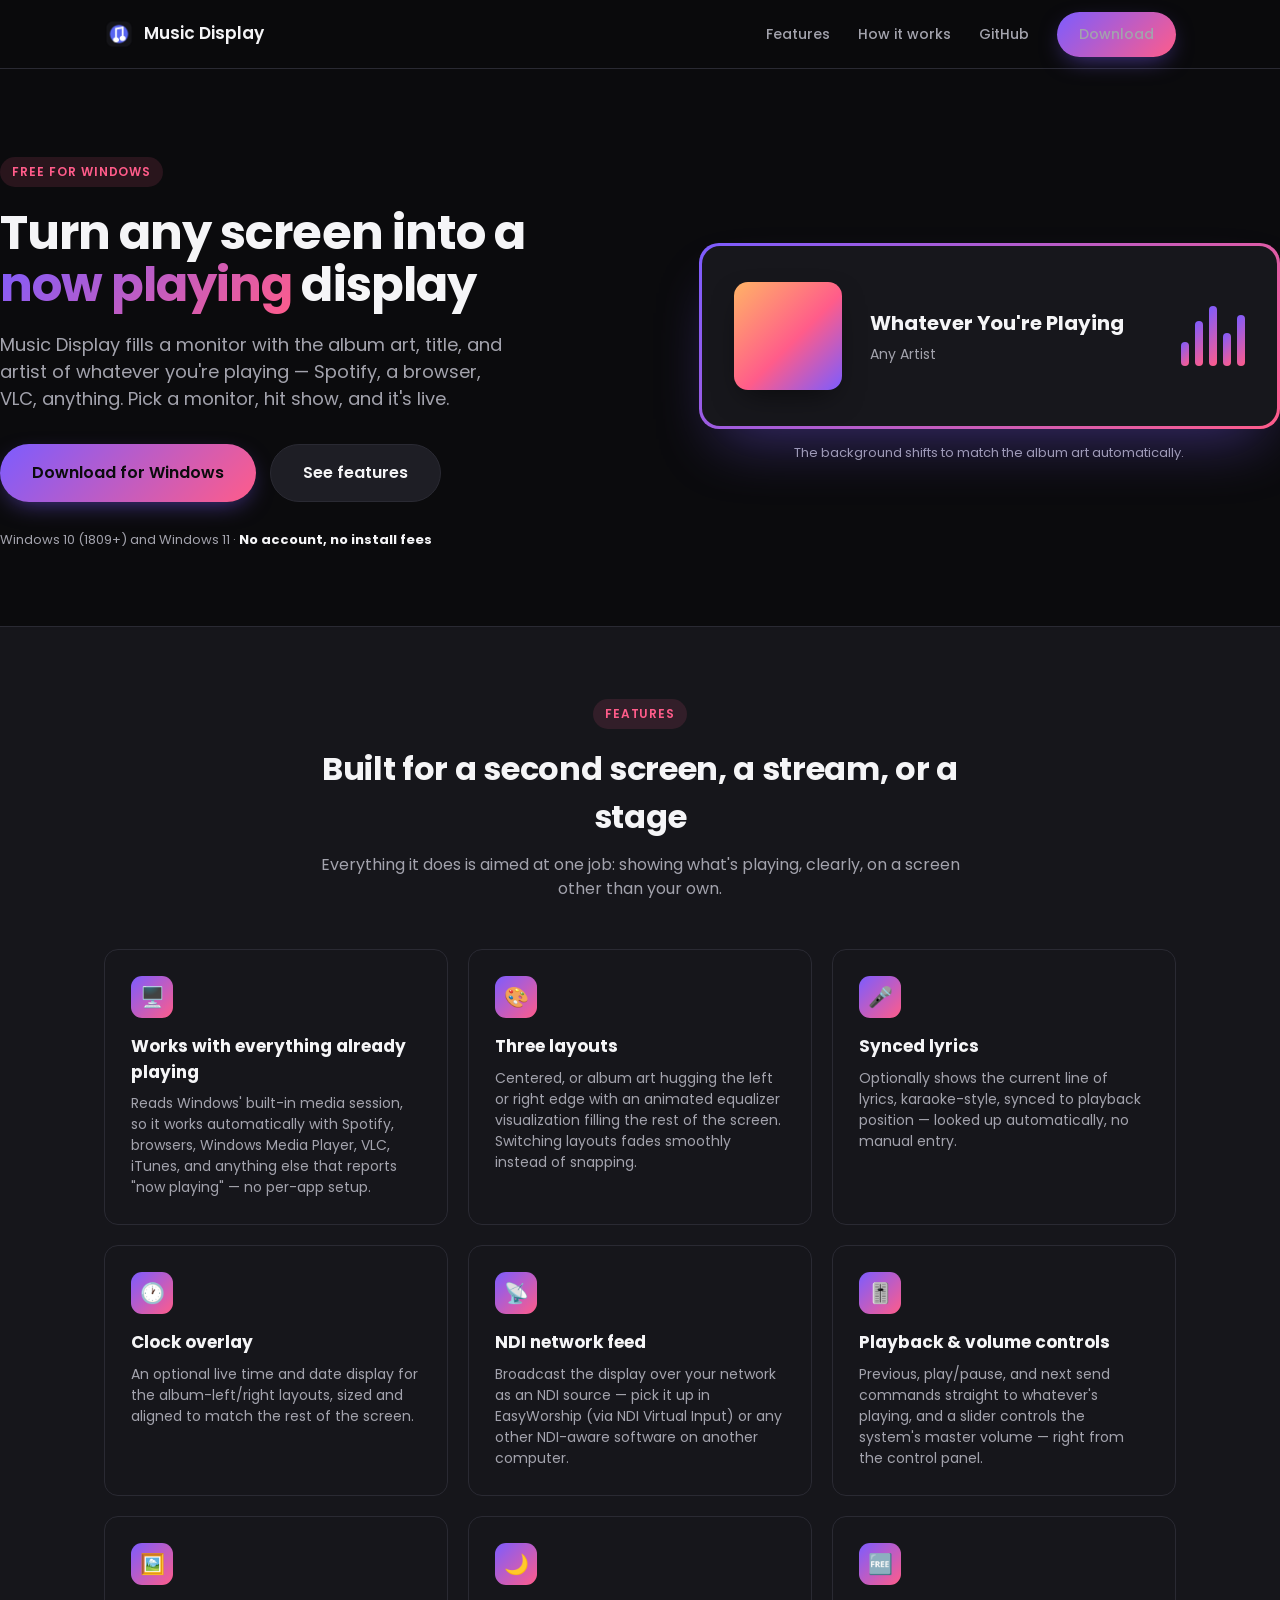
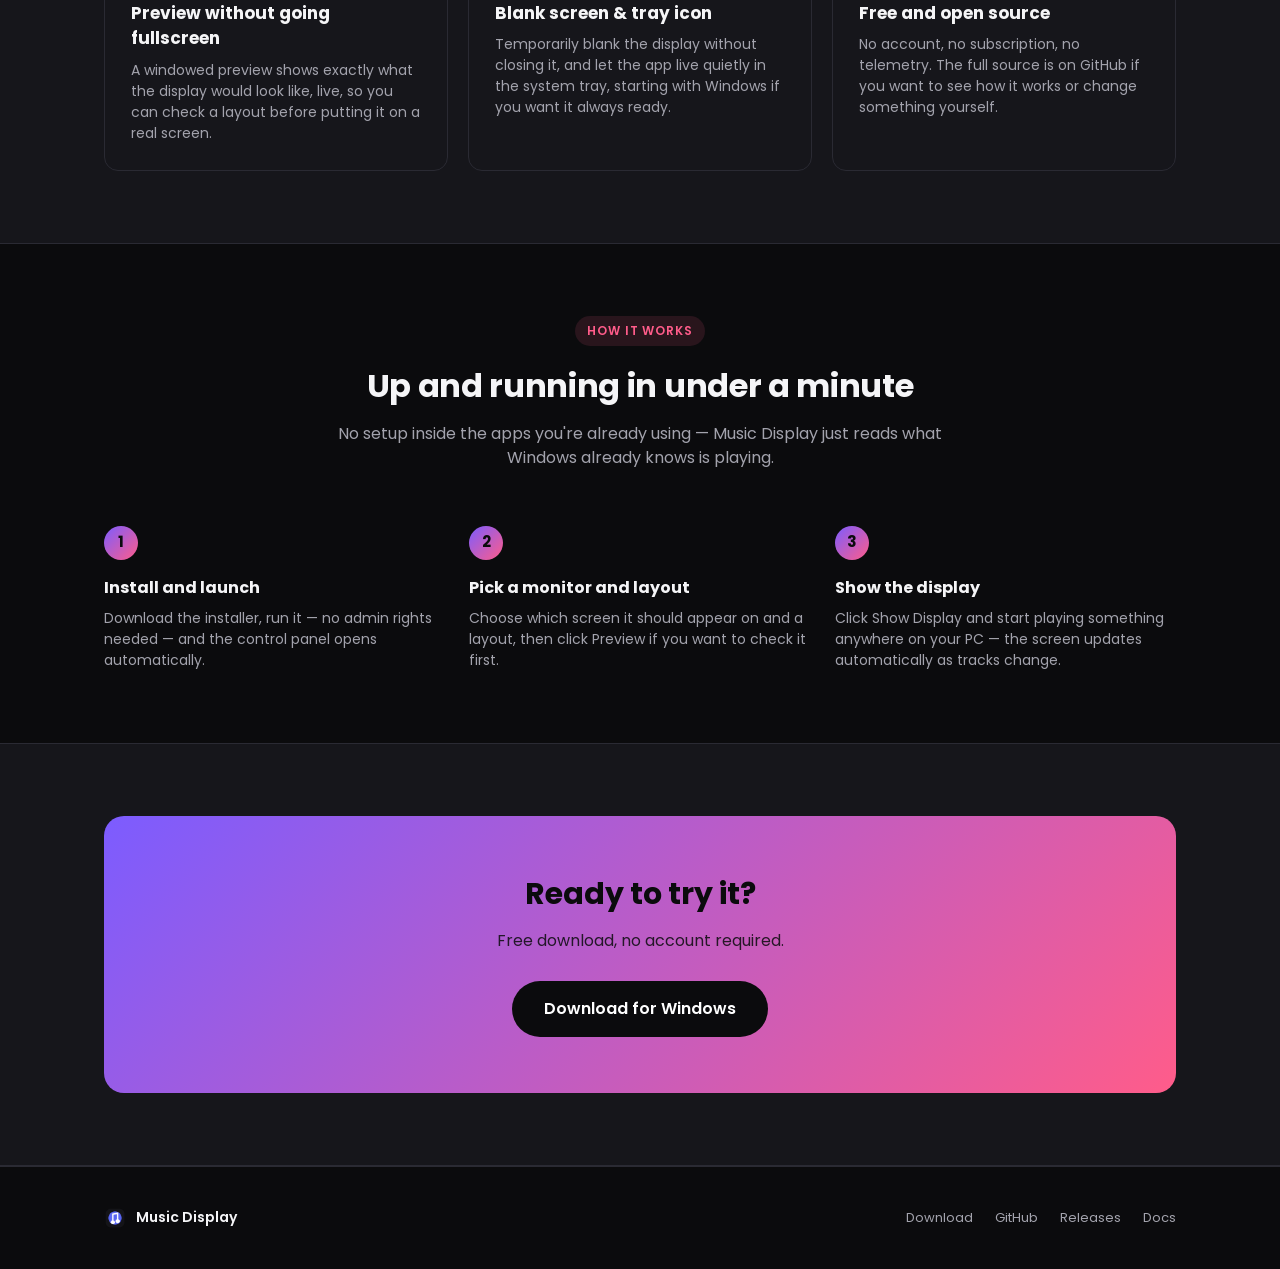
==== website/index.html @ 074c03c4 "Add marketing website with a GitHub-latest-release download page New static site under website/ (pla" ====
<!doctype html>
<html lang="en">
<head>
  <meta charset="utf-8" />
  <meta name="viewport" content="width=device-width, initial-scale=1" />
  <title>Music Display — a fullscreen now-playing screen for Windows</title>
  <meta name="description" content="Music Display shows a fullscreen now-playing screen — album art, title, and artist — for whatever's playing on Windows. Free, with layouts, synced lyrics, an NDI network feed, and more." />
  <link rel="icon" href="assets/icon.png" />
  <link rel="preconnect" href="https://fonts.googleapis.com" />
  <link rel="preconnect" href="https://fonts.gstatic.com" crossorigin />
  <link href="https://fonts.googleapis.com/css2?family=Poppins:wght@400;500;600;700&display=swap" rel="stylesheet" />
  <link rel="stylesheet" href="styles.css" />
</head>
<body>
  <header class="site">
    <div class="wrap">
      <a class="brand" href="index.html">
        <img src="assets/icon.png" alt="" />
        Music Display
      </a>
      <nav class="site-nav">
        <a href="index.html#features" class="hide-mobile">Features</a>
        <a href="index.html#how-it-works" class="hide-mobile">How it works</a>
        <a href="https://github.com/bobchomp/musicplaying" class="hide-mobile">GitHub</a>
        <a href="download.html" class="btn btn-primary">Download</a>
      </nav>
    </div>
  </header>

  <main>
    <section class="hero">
      <div class="wrap" style="display: contents;">
        <div>
          <span class="eyebrow">Free for Windows</span>
          <h1>Turn any screen into a <span>now&nbsp;playing</span> display</h1>
          <p class="lead">
            Music Display fills a monitor with the album art, title, and artist of whatever
            you're playing — Spotify, a browser, VLC, anything. Pick a monitor, hit show, and
            it's live.
          </p>
          <div class="hero-actions">
            <a href="download.html" class="btn btn-primary btn-large">Download for Windows</a>
            <a href="index.html#features" class="btn btn-secondary btn-large">See features</a>
          </div>
          <p class="hero-meta">Windows 10 (1809+) and Windows 11 · <strong>No account, no install fees</strong></p>
        </div>

        <div>
          <div class="mockup">
            <div class="mockup-inner">
              <div class="mockup-art"></div>
              <div class="mockup-text">
                <div class="mockup-title">Whatever You're Playing</div>
                <div class="mockup-artist">Any Artist</div>
              </div>
              <div class="mockup-bars">
                <span></span><span></span><span></span><span></span><span></span>
              </div>
            </div>
          </div>
          <p class="mockup-caption">The background shifts to match the album art automatically.</p>
        </div>
      </div>
    </section>

    <section id="features" class="alt">
      <div class="wrap">
        <div class="section-head">
          <span class="eyebrow">Features</span>
          <h2>Built for a second screen, a stream, or a stage</h2>
          <p>Everything it does is aimed at one job: showing what's playing, clearly, on a screen other than your own.</p>
        </div>

        <div class="features">
          <div class="feature-card">
            <div class="feature-icon">🖥️</div>
            <h3>Works with everything already playing</h3>
            <p>Reads Windows' built-in media session, so it works automatically with Spotify, browsers, Windows Media Player, VLC, iTunes, and anything else that reports "now playing" — no per-app setup.</p>
          </div>
          <div class="feature-card">
            <div class="feature-icon">🎨</div>
            <h3>Three layouts</h3>
            <p>Centered, or album art hugging the left or right edge with an animated equalizer visualization filling the rest of the screen. Switching layouts fades smoothly instead of snapping.</p>
          </div>
          <div class="feature-card">
            <div class="feature-icon">🎤</div>
            <h3>Synced lyrics</h3>
            <p>Optionally shows the current line of lyrics, karaoke-style, synced to playback position — looked up automatically, no manual entry.</p>
          </div>
          <div class="feature-card">
            <div class="feature-icon">🕐</div>
            <h3>Clock overlay</h3>
            <p>An optional live time and date display for the album-left/right layouts, sized and aligned to match the rest of the screen.</p>
          </div>
          <div class="feature-card">
            <div class="feature-icon">📡</div>
            <h3>NDI network feed</h3>
            <p>Broadcast the display over your network as an NDI source — pick it up in EasyWorship (via NDI Virtual Input) or any other NDI-aware software on another computer.</p>
          </div>
          <div class="feature-card">
            <div class="feature-icon">🎚️</div>
            <h3>Playback &amp; volume controls</h3>
            <p>Previous, play/pause, and next send commands straight to whatever's playing, and a slider controls the system's master volume — right from the control panel.</p>
          </div>
          <div class="feature-card">
            <div class="feature-icon">🖼️</div>
            <h3>Preview without going fullscreen</h3>
            <p>A windowed preview shows exactly what the display would look like, live, so you can check a layout before putting it on a real screen.</p>
          </div>
          <div class="feature-card">
            <div class="feature-icon">🌙</div>
            <h3>Blank screen &amp; tray icon</h3>
            <p>Temporarily blank the display without closing it, and let the app live quietly in the system tray, starting with Windows if you want it always ready.</p>
          </div>
          <div class="feature-card">
            <div class="feature-icon">🆓</div>
            <h3>Free and open source</h3>
            <p>No account, no subscription, no telemetry. The full source is on GitHub if you want to see how it works or change something yourself.</p>
          </div>
        </div>
      </div>
    </section>

    <section id="how-it-works">
      <div class="wrap">
        <div class="section-head">
          <span class="eyebrow">How it works</span>
          <h2>Up and running in under a minute</h2>
          <p>No setup inside the apps you're already using — Music Display just reads what Windows already knows is playing.</p>
        </div>

        <div class="steps">
          <div class="step">
            <h3>Install and launch</h3>
            <p>Download the installer, run it — no admin rights needed — and the control panel opens automatically.</p>
          </div>
          <div class="step">
            <h3>Pick a monitor and layout</h3>
            <p>Choose which screen it should appear on and a layout, then click Preview if you want to check it first.</p>
          </div>
          <div class="step">
            <h3>Show the display</h3>
            <p>Click Show Display and start playing something anywhere on your PC — the screen updates automatically as tracks change.</p>
          </div>
        </div>
      </div>
    </section>

    <section class="alt">
      <div class="wrap">
        <div class="cta-banner">
          <h2>Ready to try it?</h2>
          <p>Free download, no account required.</p>
          <a href="download.html" class="btn btn-primary btn-large">Download for Windows</a>
        </div>
      </div>
    </section>
  </main>

  <footer class="site">
    <div class="wrap">
      <a class="brand" href="index.html">
        <img src="assets/icon.png" alt="" />
        Music Display
      </a>
      <div class="footer-links">
        <a href="download.html">Download</a>
        <a href="https://github.com/bobchomp/musicplaying">GitHub</a>
        <a href="https://github.com/bobchomp/musicplaying/releases">Releases</a>
        <a href="https://github.com/bobchomp/musicplaying/blob/main/README.md">Docs</a>
      </div>
    </div>
  </footer>
</body>
</html>
---- website/styles.css ----
:root {
  --bg: #0b0b0d;
  --bg-elevated: #16161b;
  --bg-elevated-2: #1e1e25;
  --border: #2a2a33;
  --text: #f5f5f7;
  --text-muted: #a3a3ad;
  --accent-1: #7c5cff;
  --accent-2: #ff5c8a;
  --accent-gradient: linear-gradient(135deg, var(--accent-1), var(--accent-2));
  --radius: 14px;
  --max-width: 1120px;
}

* {
  box-sizing: border-box;
}

html {
  scroll-behavior: smooth;
}

body {
  margin: 0;
  background: var(--bg);
  color: var(--text);
  font-family: "Poppins", -apple-system, BlinkMacSystemFont, "Segoe UI", sans-serif;
  line-height: 1.5;
  -webkit-font-smoothing: antialiased;
}

a {
  color: inherit;
}

.wrap {
  max-width: var(--max-width);
  margin: 0 auto;
  padding: 0 24px;
}

/* Header */

header.site {
  position: sticky;
  top: 0;
  z-index: 10;
  background: rgba(11, 11, 13, 0.85);
  backdrop-filter: blur(10px);
  border-bottom: 1px solid var(--border);
}

header.site .wrap {
  display: flex;
  align-items: center;
  justify-content: space-between;
  height: 68px;
}

.brand {
  display: flex;
  align-items: center;
  gap: 10px;
  font-weight: 600;
  font-size: 17px;
  text-decoration: none;
}

.brand img {
  width: 30px;
  height: 30px;
  border-radius: 8px;
}

nav.site-nav {
  display: flex;
  align-items: center;
  gap: 28px;
}

nav.site-nav a {
  text-decoration: none;
  font-size: 14px;
  font-weight: 500;
  color: var(--text-muted);
  transition: color 0.15s ease;
}

nav.site-nav a:hover,
nav.site-nav a.active {
  color: var(--text);
}

.btn {
  display: inline-flex;
  align-items: center;
  justify-content: center;
  gap: 8px;
  padding: 12px 22px;
  border-radius: 999px;
  font-weight: 600;
  font-size: 14px;
  text-decoration: none;
  border: none;
  cursor: pointer;
  transition: transform 0.15s ease, box-shadow 0.15s ease, opacity 0.15s ease;
  white-space: nowrap;
}

.btn:hover {
  transform: translateY(-1px);
}

.btn-primary {
  background: var(--accent-gradient);
  color: #0b0b0d;
  box-shadow: 0 8px 24px -8px rgba(124, 92, 255, 0.6);
}

.btn-primary:hover {
  box-shadow: 0 10px 28px -6px rgba(124, 92, 255, 0.75);
}

.btn-secondary {
  background: var(--bg-elevated-2);
  color: var(--text);
  border: 1px solid var(--border);
}

.btn-secondary:hover {
  background: #26262f;
}

.btn-large {
  padding: 16px 32px;
  font-size: 16px;
}

.btn[disabled] {
  opacity: 0.5;
  cursor: default;
  transform: none;
}

/* Hero */

.hero {
  padding: 88px 0 64px;
  display: grid;
  grid-template-columns: 1.05fr 0.95fr;
  gap: 56px;
  align-items: center;
}

.eyebrow {
  display: inline-block;
  font-size: 12px;
  font-weight: 600;
  letter-spacing: 0.08em;
  text-transform: uppercase;
  color: var(--accent-2);
  background: rgba(255, 92, 138, 0.12);
  padding: 6px 12px;
  border-radius: 999px;
  margin-bottom: 20px;
}

.hero h1 {
  font-size: 48px;
  line-height: 1.08;
  margin: 0 0 20px;
  font-weight: 700;
  letter-spacing: -0.02em;
}

.hero h1 span {
  background: var(--accent-gradient);
  -webkit-background-clip: text;
  background-clip: text;
  color: transparent;
}

.hero p.lead {
  font-size: 18px;
  color: var(--text-muted);
  margin: 0 0 32px;
  max-width: 46ch;
}

.hero-actions {
  display: flex;
  gap: 14px;
  flex-wrap: wrap;
  margin-bottom: 28px;
}

.hero-meta {
  font-size: 13px;
  color: var(--text-muted);
}

.hero-meta strong {
  color: var(--text);
}

/* Mockup */

.mockup {
  position: relative;
  border-radius: 20px;
  padding: 3px;
  background: var(--accent-gradient);
  box-shadow: 0 30px 60px -20px rgba(124, 92, 255, 0.4);
}

.mockup-inner {
  background: #17171c;
  border-radius: 18px;
  padding: 36px 32px;
  display: flex;
  align-items: center;
  gap: 28px;
  overflow: hidden;
}

.mockup-art {
  flex: 0 0 auto;
  width: 108px;
  height: 108px;
  border-radius: 14px;
  background: linear-gradient(135deg, #ffb366, #ff5c8a 55%, #7c5cff);
  box-shadow: 0 12px 30px -10px rgba(0, 0, 0, 0.6);
}

.mockup-text {
  flex: 1 1 auto;
  min-width: 0;
}

.mockup-title {
  font-weight: 700;
  font-size: 20px;
  margin-bottom: 6px;
  white-space: nowrap;
  overflow: hidden;
  text-overflow: ellipsis;
}

.mockup-artist {
  color: var(--text-muted);
  font-size: 14px;
}

.mockup-bars {
  flex: 0 0 auto;
  display: flex;
  align-items: flex-end;
  gap: 6px;
  height: 60px;
}

.mockup-bars span {
  display: block;
  width: 8px;
  border-radius: 4px;
  background: var(--accent-gradient);
  animation: bar-bounce 1.2s ease-in-out infinite;
}

.mockup-bars span:nth-child(1) { height: 40%; animation-delay: 0s; }
.mockup-bars span:nth-child(2) { height: 75%; animation-delay: 0.15s; }
.mockup-bars span:nth-child(3) { height: 100%; animation-delay: 0.3s; }
.mockup-bars span:nth-child(4) { height: 55%; animation-delay: 0.45s; }
.mockup-bars span:nth-child(5) { height: 85%; animation-delay: 0.6s; }

@keyframes bar-bounce {
  0%, 100% { transform: scaleY(0.5); }
  50% { transform: scaleY(1); }
}

.mockup-caption {
  text-align: center;
  font-size: 13px;
  color: var(--text-muted);
  margin-top: 14px;
}

/* Sections */

section {
  padding: 72px 0;
}

section.alt {
  background: var(--bg-elevated);
  border-top: 1px solid var(--border);
  border-bottom: 1px solid var(--border);
}

.section-head {
  max-width: 640px;
  margin: 0 auto 48px;
  text-align: center;
}

.section-head .eyebrow {
  display: block;
  width: fit-content;
  margin: 0 auto 16px;
}

.section-head h2 {
  font-size: 32px;
  margin: 0 0 12px;
  letter-spacing: -0.01em;
}

.section-head p {
  color: var(--text-muted);
  font-size: 16px;
  margin: 0;
}

/* Feature grid */

.features {
  display: grid;
  grid-template-columns: repeat(3, 1fr);
  gap: 20px;
}

.feature-card {
  background: var(--bg-elevated);
  border: 1px solid var(--border);
  border-radius: var(--radius);
  padding: 26px;
}

.feature-icon {
  width: 42px;
  height: 42px;
  border-radius: 11px;
  background: var(--accent-gradient);
  display: flex;
  align-items: center;
  justify-content: center;
  margin-bottom: 16px;
  font-size: 20px;
}

.feature-card h3 {
  font-size: 17px;
  margin: 0 0 8px;
}

.feature-card p {
  font-size: 14px;
  color: var(--text-muted);
  margin: 0;
}

/* Steps */

.steps {
  display: grid;
  grid-template-columns: repeat(3, 1fr);
  gap: 24px;
  counter-reset: step;
}

.step {
  position: relative;
  padding-top: 8px;
}

.step::before {
  counter-increment: step;
  content: counter(step);
  display: flex;
  align-items: center;
  justify-content: center;
  width: 34px;
  height: 34px;
  border-radius: 50%;
  background: var(--accent-gradient);
  color: #0b0b0d;
  font-weight: 700;
  font-size: 15px;
  margin-bottom: 16px;
}

.step h3 {
  font-size: 16px;
  margin: 0 0 8px;
}

.step p {
  font-size: 14px;
  color: var(--text-muted);
  margin: 0;
}

/* CTA banner */

.cta-banner {
  border-radius: 20px;
  background: var(--accent-gradient);
  padding: 56px 48px;
  text-align: center;
  color: #0b0b0d;
}

.cta-banner h2 {
  font-size: 30px;
  margin: 0 0 12px;
}

.cta-banner p {
  margin: 0 0 28px;
  font-size: 16px;
  opacity: 0.85;
}

.cta-banner .btn-primary {
  background: #0b0b0d;
  color: #fff;
  box-shadow: none;
}

.cta-banner .btn-primary:hover {
  background: #1c1c22;
}

/* Footer */

footer.site {
  border-top: 1px solid var(--border);
  padding: 40px 0;
}

footer.site .wrap {
  display: flex;
  align-items: center;
  justify-content: space-between;
  flex-wrap: wrap;
  gap: 16px;
}

footer.site .brand {
  font-size: 14px;
}

footer.site .brand img {
  width: 22px;
  height: 22px;
}

.footer-links {
  display: flex;
  gap: 22px;
  font-size: 13px;
  color: var(--text-muted);
}

.footer-links a {
  text-decoration: none;
  color: inherit;
}

.footer-links a:hover {
  color: var(--text);
}

/* Download page */

.download-hero {
  padding: 64px 0 24px;
  text-align: center;
}

.download-hero h1 {
  font-size: 40px;
  margin: 0 0 14px;
  letter-spacing: -0.01em;
}

.download-hero p {
  color: var(--text-muted);
  font-size: 16px;
  max-width: 52ch;
  margin: 0 auto;
}

.download-card {
  max-width: 560px;
  margin: 40px auto 0;
  background: var(--bg-elevated);
  border: 1px solid var(--border);
  border-radius: 20px;
  padding: 40px;
  text-align: center;
}

.download-card img.icon {
  width: 72px;
  height: 72px;
  border-radius: 18px;
  margin-bottom: 20px;
  box-shadow: 0 12px 30px -10px rgba(124, 92, 255, 0.5);
}

.download-version {
  font-size: 14px;
  color: var(--text-muted);
  margin-bottom: 24px;
  min-height: 20px;
}

.download-version strong {
  color: var(--text);
}

.download-meta {
  display: flex;
  justify-content: center;
  gap: 18px;
  margin-top: 18px;
  font-size: 13px;
  color: var(--text-muted);
  flex-wrap: wrap;
}

.download-note {
  margin-top: 22px;
  font-size: 13px;
  color: var(--text-muted);
}

.download-note a {
  color: var(--accent-2);
  text-decoration: none;
}

.download-note a:hover {
  text-decoration: underline;
}

.download-error {
  display: none;
  margin-top: 18px;
  padding: 14px 16px;
  border-radius: 10px;
  background: rgba(255, 92, 138, 0.1);
  border: 1px solid rgba(255, 92, 138, 0.35);
  color: #ffb3c5;
  font-size: 13px;
}

.spinner {
  width: 16px;
  height: 16px;
  border-radius: 50%;
  border: 2px solid rgba(11, 11, 13, 0.35);
  border-top-color: #0b0b0d;
  display: inline-block;
  animation: spin 0.7s linear infinite;
  vertical-align: -3px;
}

@keyframes spin {
  to { transform: rotate(360deg); }
}

.requirements {
  max-width: 640px;
  margin: 56px auto 0;
}

.requirements h2 {
  font-size: 18px;
  text-align: center;
  margin: 0 0 20px;
}

.requirements ul {
  list-style: none;
  padding: 0;
  margin: 0;
  display: grid;
  gap: 12px;
}

.requirements li {
  display: flex;
  gap: 10px;
  font-size: 14px;
  color: var(--text-muted);
  background: var(--bg-elevated);
  border: 1px solid var(--border);
  border-radius: 10px;
  padding: 14px 16px;
}

.requirements li strong {
  color: var(--text);
}

/* Responsive */

@media (max-width: 880px) {
  .hero {
    grid-template-columns: 1fr;
    padding-top: 56px;
  }

  .hero h1 {
    font-size: 36px;
  }

  .features {
    grid-template-columns: repeat(2, 1fr);
  }

  .steps {
    grid-template-columns: 1fr;
  }

  nav.site-nav {
    gap: 16px;
  }

  .cta-banner {
    padding: 40px 24px;
  }
}

@media (max-width: 560px) {
  .features {
    grid-template-columns: 1fr;
  }

  nav.site-nav a.hide-mobile {
    display: none;
  }

  .hero h1 {
    font-size: 30px;
  }

  .mockup-inner {
    flex-wrap: wrap;
  }

  .download-card {
    padding: 28px 20px;
  }
}
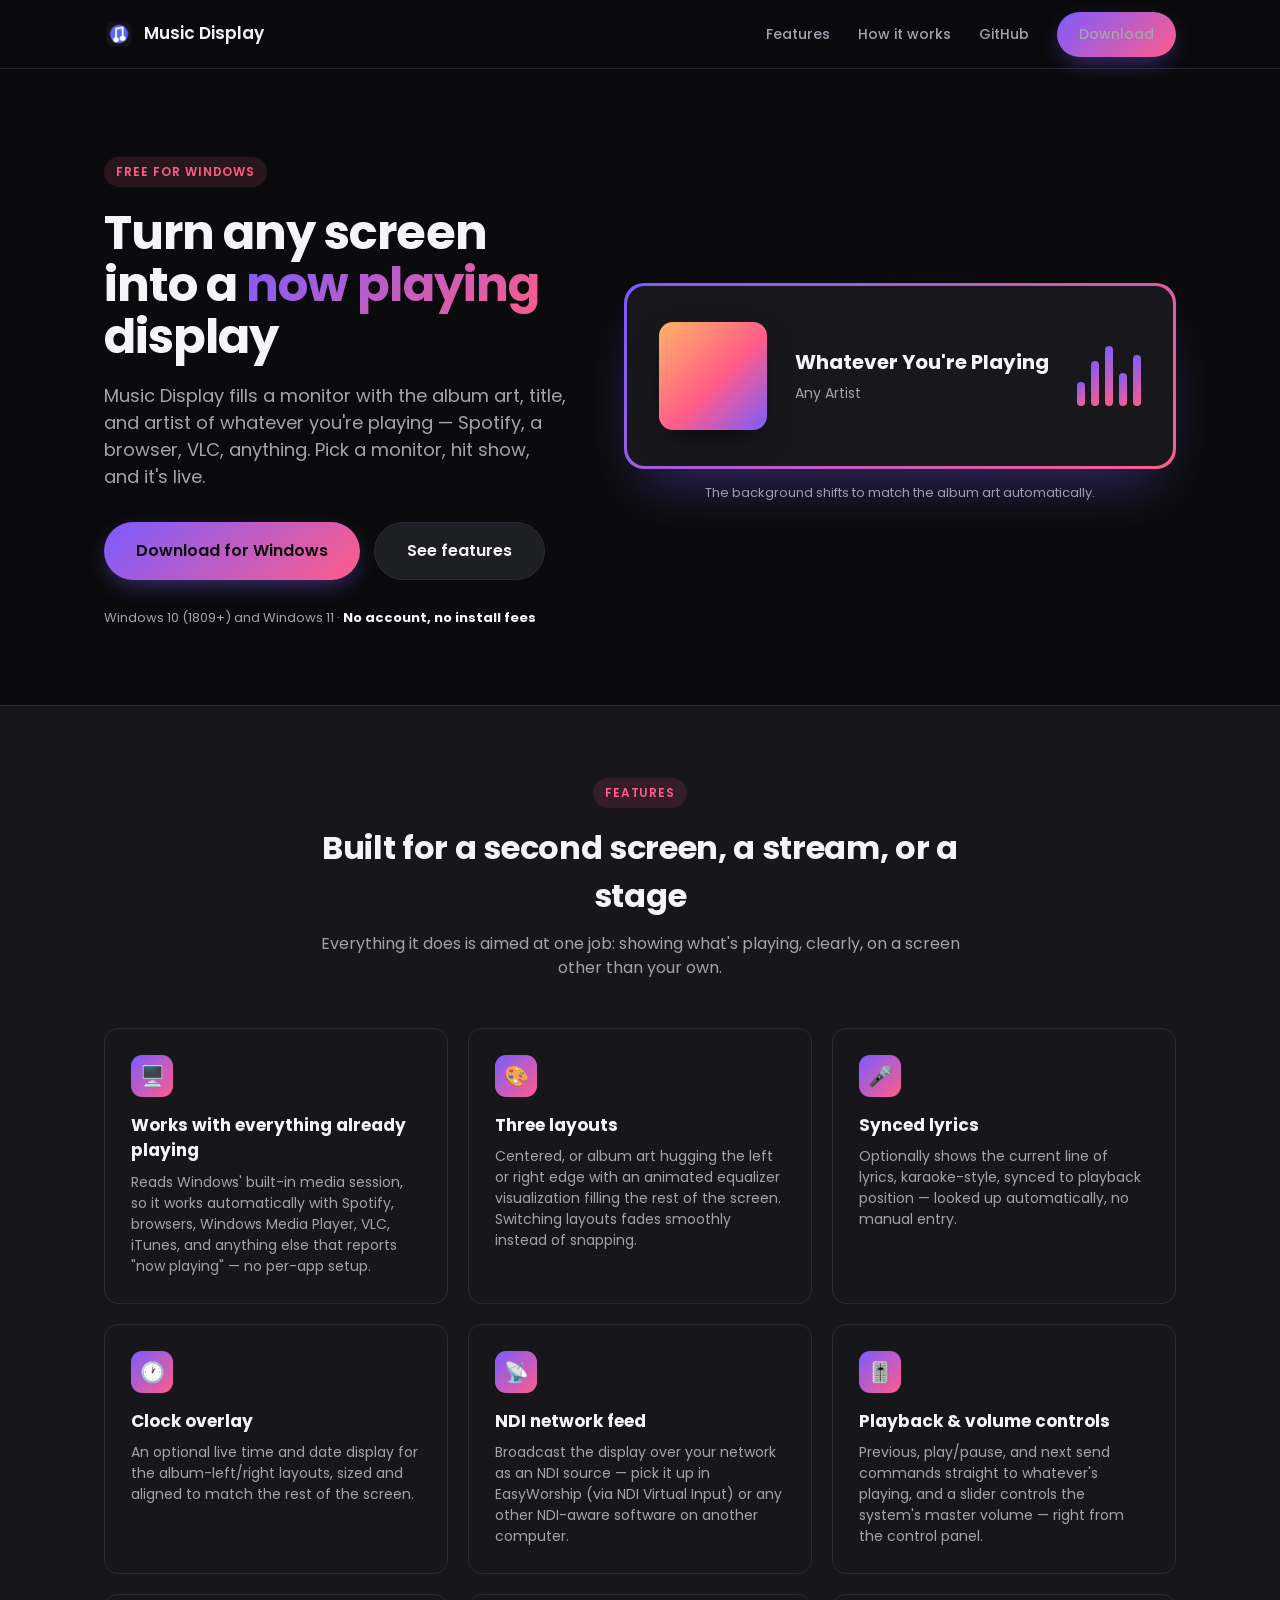
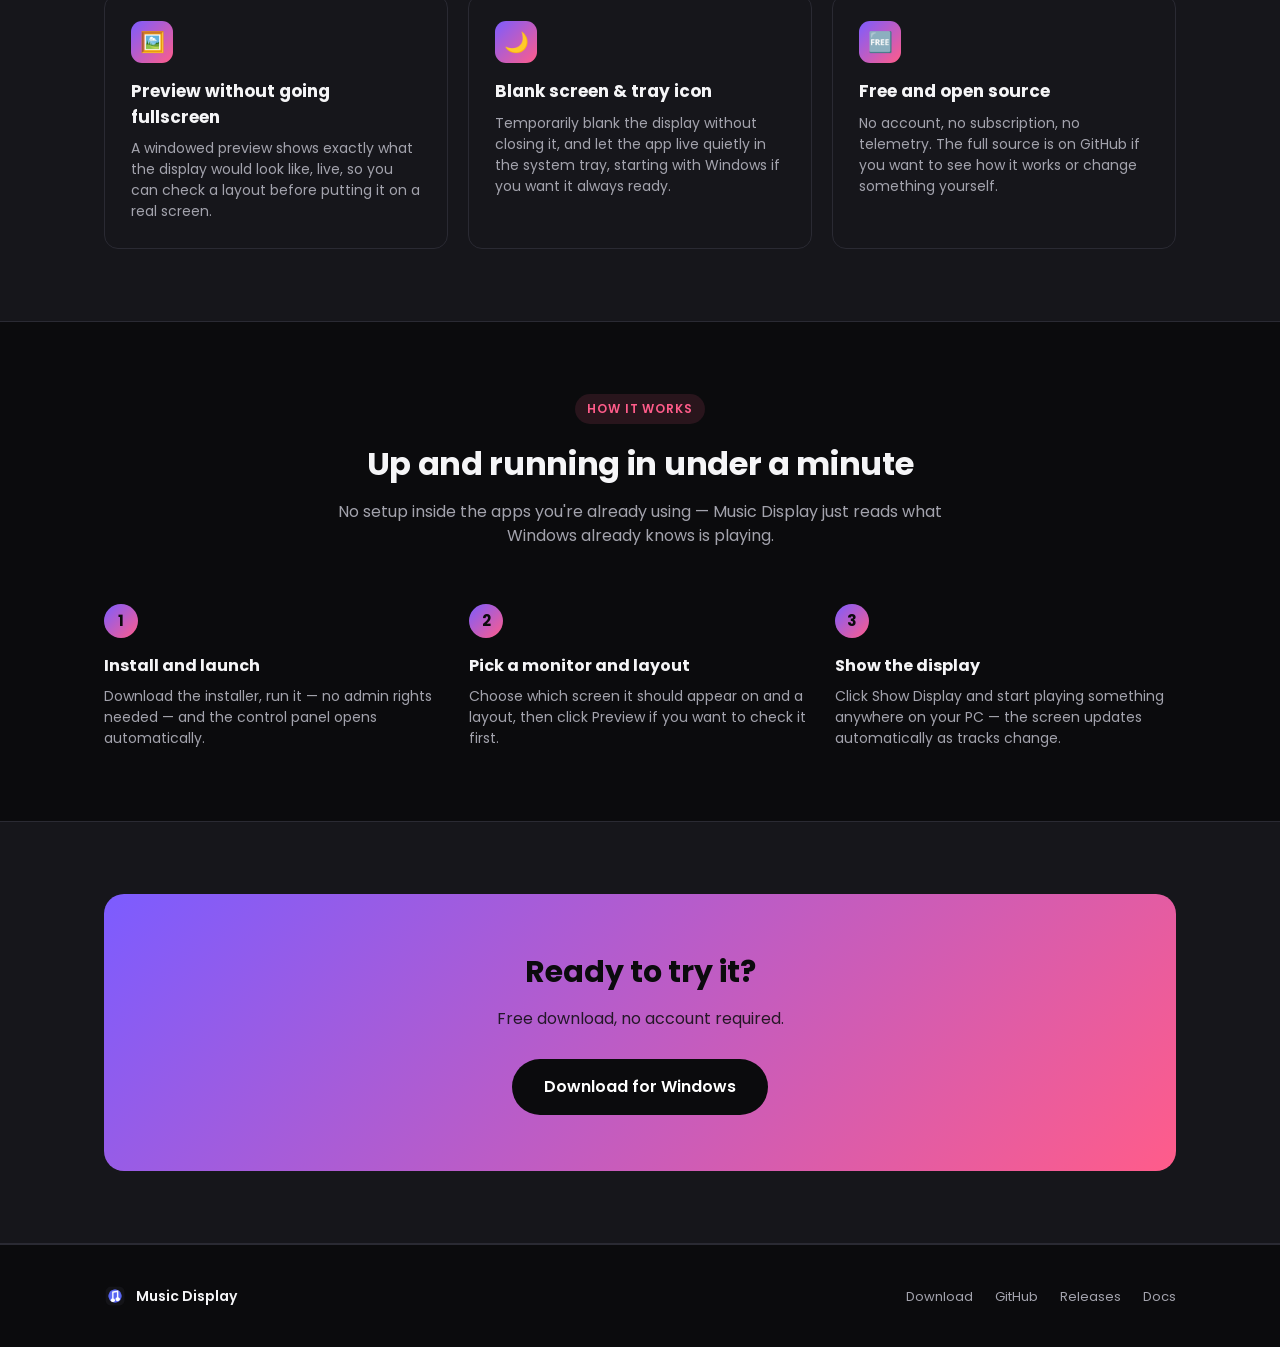
==== commit 77d0e871: "Fix hero section losing its side padding on the website The hero's .wrap had display:contents (to le" ====
--- a/website/index.html
+++ b/website/index.html
@@ -29,7 +29,7 @@
 
   <main>
     <section class="hero">
-      <div class="wrap" style="display: contents;">
+      <div class="wrap">
         <div>
           <span class="eyebrow">Free for Windows</span>
           <h1>Turn any screen into a <span>now&nbsp;playing</span> display</h1>
--- a/website/styles.css
+++ b/website/styles.css
@@ -146,6 +146,9 @@
 
 .hero {
   padding: 88px 0 64px;
+}
+
+.hero .wrap {
   display: grid;
   grid-template-columns: 1.05fr 0.95fr;
   gap: 56px;
@@ -609,8 +612,11 @@
 
 @media (max-width: 880px) {
   .hero {
+    padding-top: 56px;
+  }
+
+  .hero .wrap {
     grid-template-columns: 1fr;
-    padding-top: 56px;
   }
 
   .hero h1 {
